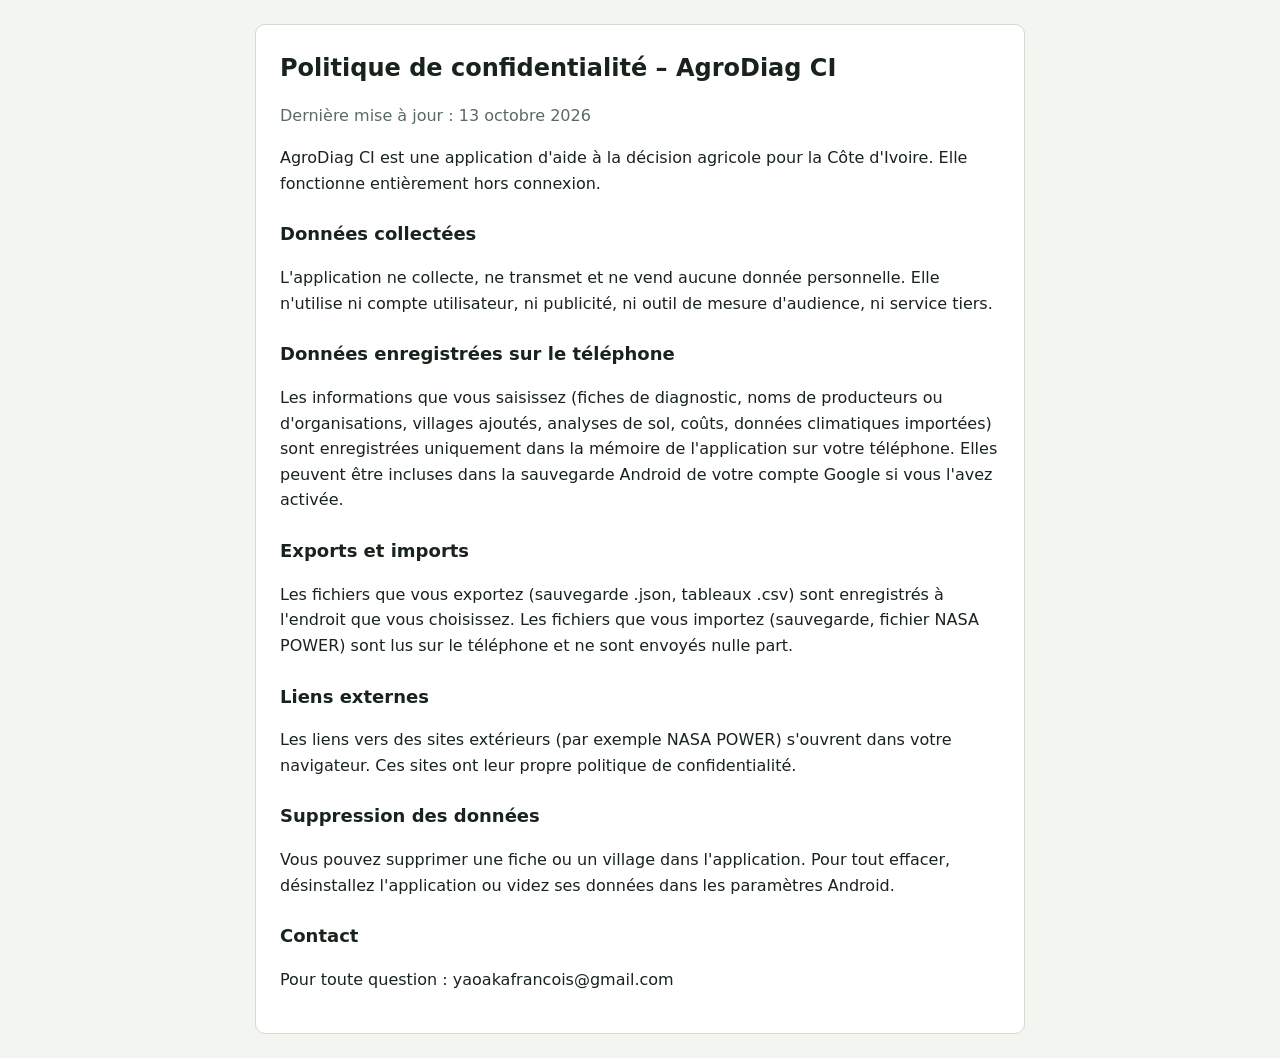
==== docs/index.html @ 8bf2b83a "AgroDiag CI : application Android hors connexion Projet WebView (API 36), compilation GitHub Actions" ====
<!doctype html>
<html lang="fr">
<head>
<meta charset="utf-8">
<meta name="viewport" content="width=device-width,initial-scale=1">
<title>AgroDiag CI – Politique de confidentialité</title>
<style>
  body{font:16px/1.6 system-ui,-apple-system,"Segoe UI",sans-serif;color:#18231C;background:#F3F5F1;margin:0;padding:24px 16px}
  main{max-width:720px;margin:0 auto;background:#fff;border:1px solid #D3DACF;border-radius:10px;padding:24px}
  h1{font-size:24px;margin:0 0 4px} h2{font-size:18px;margin-top:24px} .muted{color:#5B6A60}
</style>
</head>
<body>
<main>
  <h1>Politique de confidentialité – AgroDiag CI</h1>
  <p class="muted">Dernière mise à jour : 13 octobre 2026</p>

  <p>AgroDiag CI est une application d'aide à la décision agricole pour la Côte d'Ivoire. Elle fonctionne entièrement hors connexion.</p>

  <h2>Données collectées</h2>
  <p>L'application ne collecte, ne transmet et ne vend aucune donnée personnelle. Elle n'utilise ni compte utilisateur, ni publicité, ni outil de mesure d'audience, ni service tiers.</p>

  <h2>Données enregistrées sur le téléphone</h2>
  <p>Les informations que vous saisissez (fiches de diagnostic, noms de producteurs ou d'organisations, villages ajoutés, analyses de sol, coûts, données climatiques importées) sont enregistrées uniquement dans la mémoire de l'application sur votre téléphone. Elles peuvent être incluses dans la sauvegarde Android de votre compte Google si vous l'avez activée.</p>

  <h2>Exports et imports</h2>
  <p>Les fichiers que vous exportez (sauvegarde .json, tableaux .csv) sont enregistrés à l'endroit que vous choisissez. Les fichiers que vous importez (sauvegarde, fichier NASA POWER) sont lus sur le téléphone et ne sont envoyés nulle part.</p>

  <h2>Liens externes</h2>
  <p>Les liens vers des sites extérieurs (par exemple NASA POWER) s'ouvrent dans votre navigateur. Ces sites ont leur propre politique de confidentialité.</p>

  <h2>Suppression des données</h2>
  <p>Vous pouvez supprimer une fiche ou un village dans l'application. Pour tout effacer, désinstallez l'application ou videz ses données dans les paramètres Android.</p>

  <h2>Contact</h2>
  <p>Pour toute question : yaoakafrancois@gmail.com</p>
</main>
</body>
</html>
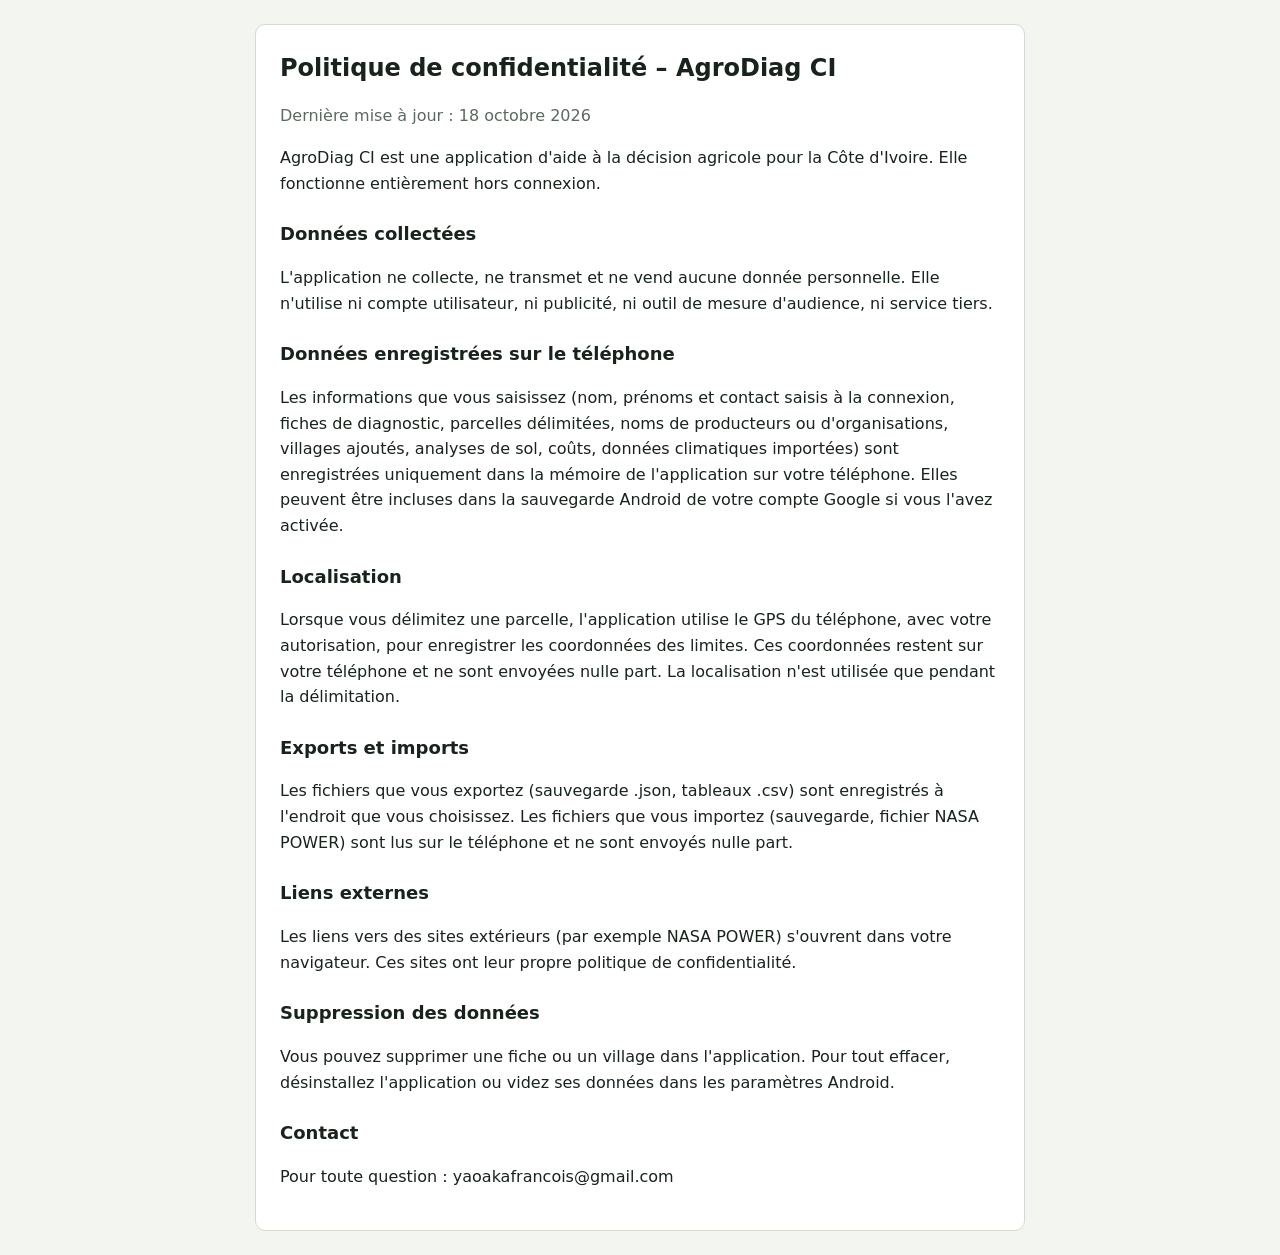
==== commit 702f7831: "Parcelles : délimitation GPS, surface, plan et coordonnées imprimables avec la fiche technique Co-Au" ====
--- a/docs/index.html
+++ b/docs/index.html
@@ -13,7 +13,7 @@
 <body>
 <main>
   <h1>Politique de confidentialité – AgroDiag CI</h1>
-  <p class="muted">Dernière mise à jour : 13 octobre 2026</p>
+  <p class="muted">Dernière mise à jour : 18 octobre 2026</p>
 
   <p>AgroDiag CI est une application d'aide à la décision agricole pour la Côte d'Ivoire. Elle fonctionne entièrement hors connexion.</p>
 
@@ -21,7 +21,10 @@
   <p>L'application ne collecte, ne transmet et ne vend aucune donnée personnelle. Elle n'utilise ni compte utilisateur, ni publicité, ni outil de mesure d'audience, ni service tiers.</p>
 
   <h2>Données enregistrées sur le téléphone</h2>
-  <p>Les informations que vous saisissez (fiches de diagnostic, noms de producteurs ou d'organisations, villages ajoutés, analyses de sol, coûts, données climatiques importées) sont enregistrées uniquement dans la mémoire de l'application sur votre téléphone. Elles peuvent être incluses dans la sauvegarde Android de votre compte Google si vous l'avez activée.</p>
+  <p>Les informations que vous saisissez (nom, prénoms et contact saisis à la connexion, fiches de diagnostic, parcelles délimitées, noms de producteurs ou d'organisations, villages ajoutés, analyses de sol, coûts, données climatiques importées) sont enregistrées uniquement dans la mémoire de l'application sur votre téléphone. Elles peuvent être incluses dans la sauvegarde Android de votre compte Google si vous l'avez activée.</p>
+
+  <h2>Localisation</h2>
+  <p>Lorsque vous délimitez une parcelle, l'application utilise le GPS du téléphone, avec votre autorisation, pour enregistrer les coordonnées des limites. Ces coordonnées restent sur votre téléphone et ne sont envoyées nulle part. La localisation n'est utilisée que pendant la délimitation.</p>
 
   <h2>Exports et imports</h2>
   <p>Les fichiers que vous exportez (sauvegarde .json, tableaux .csv) sont enregistrés à l'endroit que vous choisissez. Les fichiers que vous importez (sauvegarde, fichier NASA POWER) sont lus sur le téléphone et ne sont envoyés nulle part.</p>
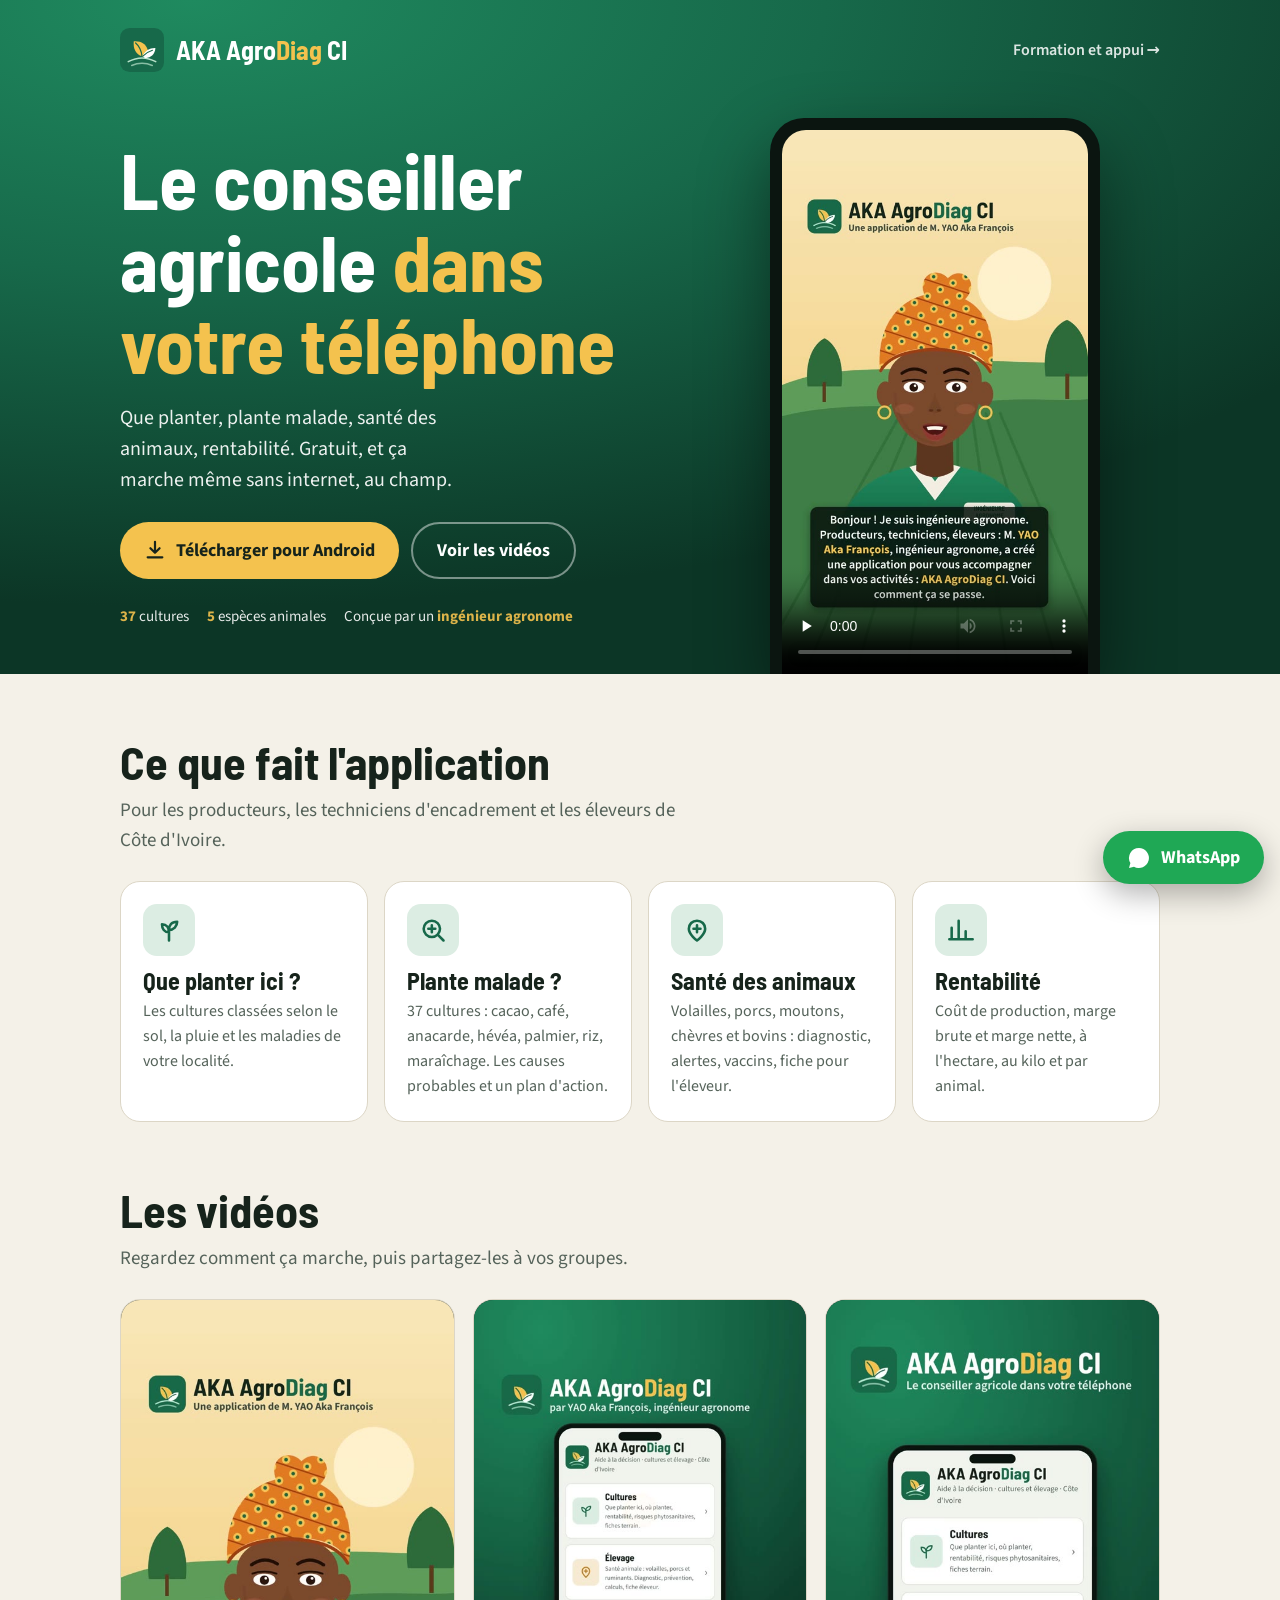
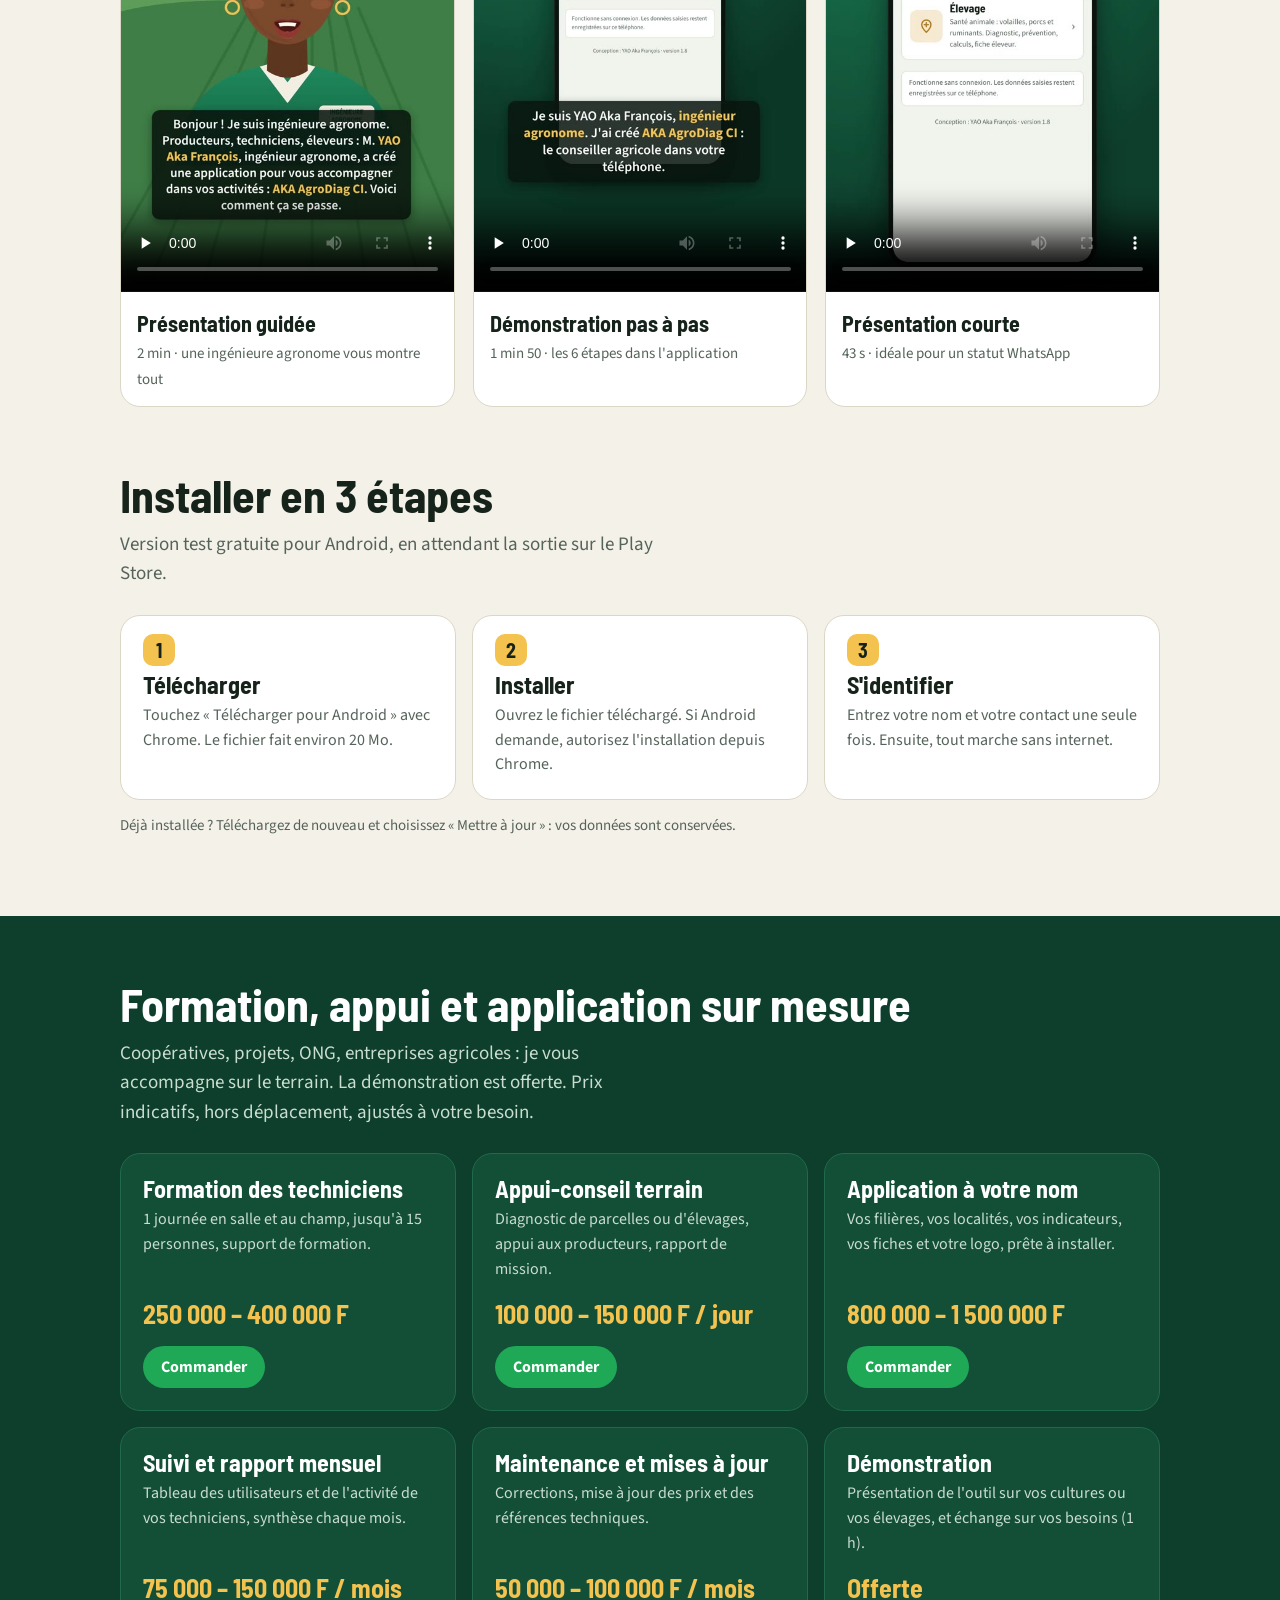
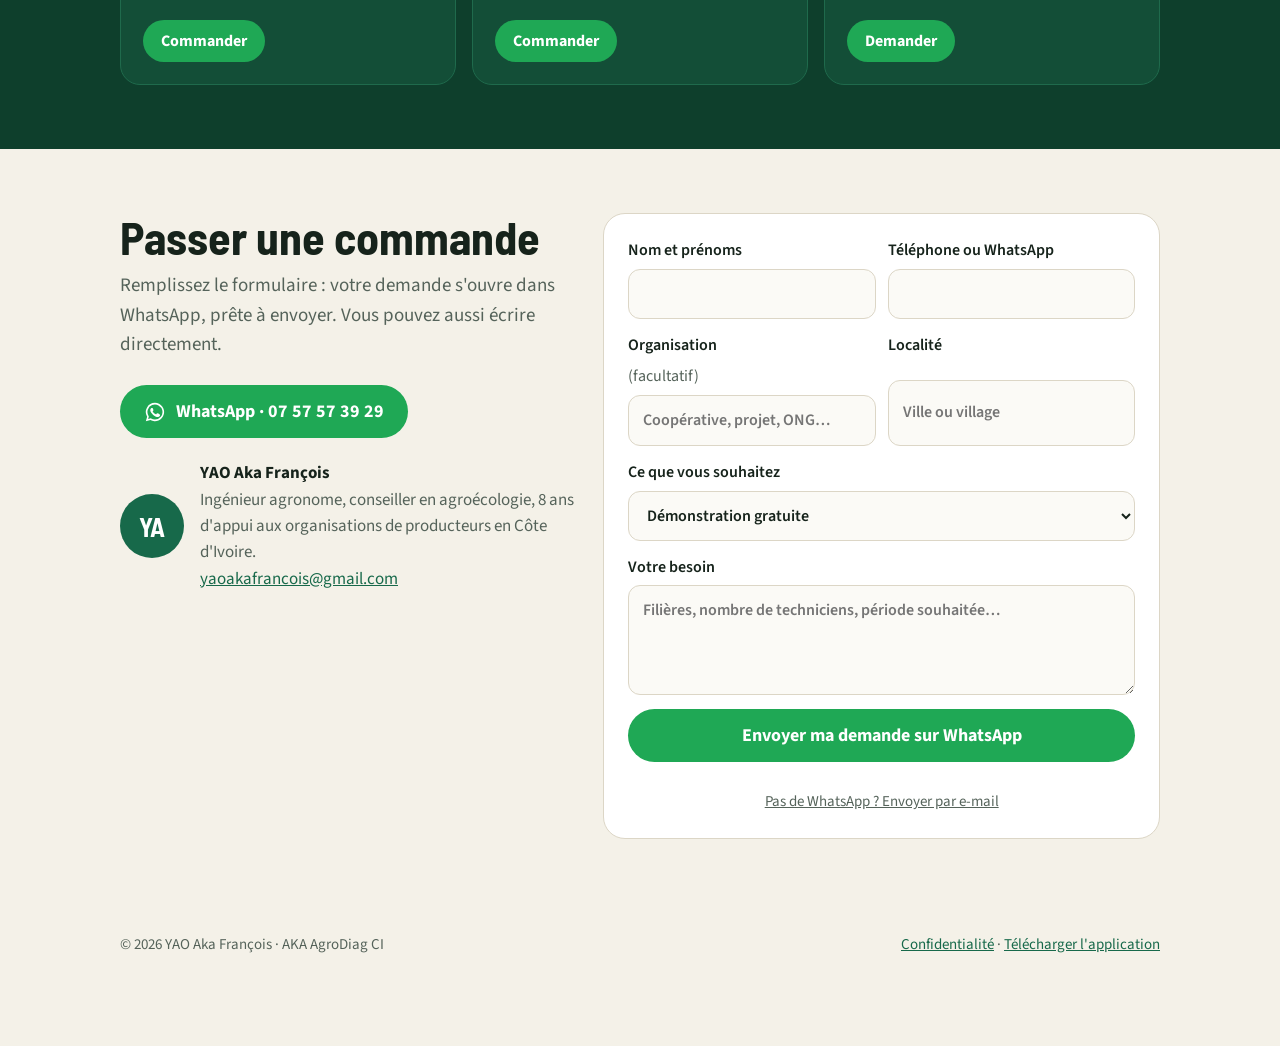
==== commit 46fbf471: "Site de présentation : vidéos, téléchargement, services et commande par WhatsApp" ====
--- a/docs/index.html
+++ b/docs/index.html
@@ -3,40 +3,225 @@
 <head>
 <meta charset="utf-8">
 <meta name="viewport" content="width=device-width,initial-scale=1">
-<title>AgroDiag CI – Politique de confidentialité</title>
+<title>AKA AgroDiag CI · Le conseiller agricole dans votre téléphone</title>
+<meta name="description" content="Application gratuite pour les producteurs, techniciens et éleveurs de Côte d'Ivoire : que planter, plante malade, santé des animaux, rentabilité. Fonctionne sans internet. Par YAO Aka François, ingénieur agronome.">
+<meta property="og:type" content="website">
+<meta property="og:title" content="AKA AgroDiag CI · application agricole gratuite">
+<meta property="og:description" content="Que planter, plante malade, santé des animaux, rentabilité. Sans internet. Par YAO Aka François, ingénieur agronome.">
+<meta property="og:image" content="https://yaoakafrancois-code.github.io/AgroDiagCI/og.jpg">
+<meta property="og:url" content="https://yaoakafrancois-code.github.io/AgroDiagCI/">
+<meta name="twitter:card" content="summary_large_image">
+<meta name="theme-color" content="#17694A">
+<link rel="icon" href="icon.svg">
 <style>
-  body{font:16px/1.6 system-ui,-apple-system,"Segoe UI",sans-serif;color:#18231C;background:#F3F5F1;margin:0;padding:24px 16px}
-  main{max-width:720px;margin:0 auto;background:#fff;border:1px solid #D3DACF;border-radius:10px;padding:24px}
-  h1{font-size:24px;margin:0 0 4px} h2{font-size:18px;margin-top:24px} .muted{color:#5B6A60}
+@font-face{font-family:Barlow;src:url(fonts/barlow-semi-condensed-latin-700-normal.woff2) format("woff2");font-weight:700;font-display:swap}
+@font-face{font-family:Source;src:url(fonts/source-sans-3-latin-400-normal.woff2) format("woff2");font-weight:400;font-display:swap}
+@font-face{font-family:Source;src:url(fonts/source-sans-3-latin-600-normal.woff2) format("woff2");font-weight:600;font-display:swap}
+@font-face{font-family:Source;src:url(fonts/source-sans-3-latin-700-normal.woff2) format("woff2");font-weight:700;font-display:swap}
+:root{--bg:#F4F1E8;--surface:#fff;--ink:#16231B;--muted:#55635A;--line:#DCD6C6;--green:#17694A;--green-d:#0E3F2C;--ochre:#F4C24E;--ochre-d:#B97A12;--wa:#1FA855}
+*{box-sizing:border-box}
+html{scroll-behavior:smooth}
+body{margin:0;background:var(--bg);color:var(--ink);font:17px/1.55 Source,"Segoe UI",system-ui,sans-serif}
+a{color:var(--green)}
+.wrap{max-width:1080px;margin:0 auto;padding:0 20px}
+h1,h2,h3{font-family:Barlow,"Arial Narrow",sans-serif;font-weight:700;line-height:1.05;margin:0}
+h2{font-size:clamp(32px,5vw,46px);margin-bottom:10px}
+.lead{color:var(--muted);font-size:19px;max-width:62ch;margin:0 0 26px}
+section{padding:64px 0}
+.btn{display:inline-flex;align-items:center;gap:10px;font:700 18px Source,sans-serif;text-decoration:none;border-radius:999px;padding:14px 24px;border:0;cursor:pointer}
+.btn-dl{background:var(--ochre);color:#16231B}
+.btn-wa{background:var(--wa);color:#fff}
+.btn-ghost{background:transparent;color:#fff;border:2px solid rgba(255,255,255,.45)}
+.btn svg{flex:none}
+/* hero */
+.hero{background:radial-gradient(110% 90% at 15% 0%,#1F8A5F 0%,#17694A 45%,#0C3626 100%);color:#fff;padding:28px 0 0;overflow:hidden}
+.nav{display:flex;align-items:center;justify-content:space-between;gap:12px}
+.brand{display:flex;align-items:center;gap:12px;color:#fff;text-decoration:none;font-family:Barlow;font-weight:700;font-size:26px}
+.brand img{width:44px;height:44px}
+.brand span{color:var(--ochre)}
+.nav a.small{color:#fff;opacity:.85;text-decoration:none;font-weight:600;font-size:16px}
+.hero-grid{display:grid;grid-template-columns:minmax(0,1.1fr) minmax(0,.9fr);gap:40px;align-items:end;padding-top:46px}
+.hero h1{font-size:clamp(44px,7vw,78px)}
+.hero h1 em{font-style:normal;color:var(--ochre)}
+.hero p{font-size:20px;opacity:.92;max-width:34ch;margin:18px 0 26px}
+.ctas{display:flex;flex-wrap:wrap;gap:12px}
+.trust{display:flex;flex-wrap:wrap;gap:8px 18px;margin:26px 0 46px;font-size:15px;opacity:.9}
+.trust b{color:var(--ochre)}
+.hero-video{justify-self:center;width:min(330px,100%);border-radius:34px 34px 0 0;overflow:hidden;background:#0B1510;padding:12px 12px 0;box-shadow:0 30px 70px rgba(0,0,0,.45)}
+.hero-video video{display:block;width:100%;border-radius:24px 24px 0 0;aspect-ratio:9/16;background:#0B1510}
+/* features */
+.feat{display:grid;grid-template-columns:repeat(4,minmax(0,1fr));gap:16px}
+.card{background:var(--surface);border:1px solid var(--line);border-radius:20px;padding:22px}
+.card .ic{width:52px;height:52px;border-radius:14px;background:#DCEDE3;display:grid;place-items:center;margin-bottom:12px}
+.card h3{font-size:24px;margin-bottom:6px}
+.card p{margin:0;color:var(--muted);font-size:16px}
+/* videos */
+.vids{display:grid;grid-template-columns:repeat(3,minmax(0,1fr));gap:18px}
+.vid{background:var(--surface);border:1px solid var(--line);border-radius:20px;overflow:hidden}
+.vid video{display:block;width:100%;aspect-ratio:9/16;background:#0B1510}
+.vid div{padding:14px 16px}
+.vid b{font-family:Barlow;font-size:22px;display:block}
+.vid span{color:var(--muted);font-size:15px}
+/* install */
+.steps{display:grid;grid-template-columns:repeat(3,minmax(0,1fr));gap:16px;counter-reset:s}
+.steps .card{position:relative;padding-top:56px}
+.steps .card::before{counter-increment:s;content:counter(s);position:absolute;top:18px;left:22px;width:32px;height:32px;border-radius:10px;background:var(--ochre);font:700 20px Barlow;display:grid;place-items:center}
+.note{font-size:15px;color:var(--muted);margin-top:14px}
+/* services */
+.dark{background:var(--green-d);color:#fff}
+.dark .lead{color:#C9DDD1}
+.svc{display:grid;grid-template-columns:repeat(3,minmax(0,1fr));gap:16px}
+.svc .card{background:#134E37;border-color:#1F6A4C;color:#fff;display:flex;flex-direction:column}
+.svc .card p{color:#C9DDD1;flex:1}
+.price{font-family:Barlow;font-size:26px;color:var(--ochre);margin:12px 0}
+.svc .btn{align-self:flex-start;padding:10px 18px;font-size:16px}
+/* order */
+.order{display:grid;grid-template-columns:minmax(0,.9fr) minmax(0,1.1fr);gap:28px;align-items:start}
+form{background:var(--surface);border:1px solid var(--line);border-radius:22px;padding:24px;display:grid;gap:14px}
+label{display:grid;gap:6px;font-weight:600;font-size:16px}
+input,select,textarea{font:inherit;font-size:16px;padding:12px 14px;border-radius:12px;border:1px solid var(--line);background:#FBFAF6;color:var(--ink);width:100%}
+textarea{min-height:110px;resize:vertical}
+.two{display:grid;grid-template-columns:1fr 1fr;gap:12px}
+.hp{position:absolute;left:-9999px}
+.who{display:flex;gap:16px;align-items:center;margin-top:22px}
+.who .av{width:64px;height:64px;border-radius:50%;background:var(--green);color:#fff;display:grid;place-items:center;font:700 26px Barlow;flex:none}
+footer{padding:30px 0 90px;color:var(--muted);font-size:15px}
+footer .wrap{display:flex;flex-wrap:wrap;gap:10px 24px;justify-content:space-between}
+.float{position:fixed;right:16px;bottom:16px;z-index:10;box-shadow:0 10px 30px rgba(0,0,0,.3)}
+@media (max-width:860px){
+  .hero-grid,.order{grid-template-columns:1fr}
+  .feat{grid-template-columns:1fr 1fr}
+  .vids,.steps,.svc{grid-template-columns:1fr}
+  .vids{max-width:380px;margin:0 auto}
+  .hero-video{width:min(300px,100%)}
+}
+@media (max-width:480px){ .feat{grid-template-columns:1fr} .two{grid-template-columns:1fr} .nav a.small{display:none} }
 </style>
 </head>
 <body>
+
+<header class="hero">
+  <div class="wrap">
+    <nav class="nav">
+      <a class="brand" href="#"><img src="icon.svg" alt=""><b style="font-weight:700">AKA Agro<span>Diag</span> CI</b></a>
+      <a class="small" href="#commander">Formation et appui →</a>
+    </nav>
+    <div class="hero-grid">
+      <div>
+        <h1>Le conseiller agricole <em>dans votre téléphone</em></h1>
+        <p>Que planter, plante malade, santé des animaux, rentabilité. Gratuit, et ça marche même sans internet, au champ.</p>
+        <div class="ctas">
+          <a class="btn btn-dl" href="https://github.com/yaoakafrancois-code/AgroDiagCI/releases/download/test/AgroDiag-CI-test.apk" data-track="download">
+            <svg width="22" height="22" viewBox="0 0 24 24" fill="none" stroke="currentColor" stroke-width="2.4" stroke-linecap="round" stroke-linejoin="round"><path d="M12 3v12M7 10l5 5 5-5M4 20h16"/></svg>Télécharger pour Android</a>
+          <a class="btn btn-ghost" href="#videos">Voir les vidéos</a>
+        </div>
+        <div class="trust"><span><b>37</b> cultures</span><span><b>5</b> espèces animales</span><span>Conçue par un <b>ingénieur agronome</b></span></div>
+      </div>
+      <div class="hero-video"><video src="media/presentation.mp4" poster="media/presentation.jpg" controls playsinline preload="none"></video></div>
+    </div>
+  </div>
+</header>
+
 <main>
-  <h1>Politique de confidentialité – AgroDiag CI</h1>
-  <p class="muted">Dernière mise à jour : 18 octobre 2026</p>
-
-  <p>AgroDiag CI est une application d'aide à la décision agricole pour la Côte d'Ivoire. Elle fonctionne entièrement hors connexion.</p>
-
-  <h2>Données collectées</h2>
-  <p>L'application ne collecte, ne transmet et ne vend aucune donnée personnelle. Elle n'utilise ni compte utilisateur, ni publicité, ni outil de mesure d'audience, ni service tiers.</p>
-
-  <h2>Données enregistrées sur le téléphone</h2>
-  <p>Les informations que vous saisissez (nom, prénoms et contact saisis à la connexion, fiches de diagnostic, parcelles délimitées, noms de producteurs ou d'organisations, villages ajoutés, analyses de sol, coûts, données climatiques importées) sont enregistrées uniquement dans la mémoire de l'application sur votre téléphone. Elles peuvent être incluses dans la sauvegarde Android de votre compte Google si vous l'avez activée.</p>
-
-  <h2>Localisation</h2>
-  <p>Lorsque vous délimitez une parcelle, l'application utilise le GPS du téléphone, avec votre autorisation, pour enregistrer les coordonnées des limites. Ces coordonnées restent sur votre téléphone et ne sont envoyées nulle part. La localisation n'est utilisée que pendant la délimitation.</p>
-
-  <h2>Exports et imports</h2>
-  <p>Les fichiers que vous exportez (sauvegarde .json, tableaux .csv) sont enregistrés à l'endroit que vous choisissez. Les fichiers que vous importez (sauvegarde, fichier NASA POWER) sont lus sur le téléphone et ne sont envoyés nulle part.</p>
-
-  <h2>Liens externes</h2>
-  <p>Les liens vers des sites extérieurs (par exemple NASA POWER) s'ouvrent dans votre navigateur. Ces sites ont leur propre politique de confidentialité.</p>
-
-  <h2>Suppression des données</h2>
-  <p>Vous pouvez supprimer une fiche ou un village dans l'application. Pour tout effacer, désinstallez l'application ou videz ses données dans les paramètres Android.</p>
-
-  <h2>Contact</h2>
-  <p>Pour toute question : yaoakafrancois@gmail.com</p>
+<section>
+  <div class="wrap">
+    <h2>Ce que fait l'application</h2>
+    <p class="lead">Pour les producteurs, les techniciens d'encadrement et les éleveurs de Côte d'Ivoire.</p>
+    <div class="feat">
+      <div class="card"><div class="ic"><svg width="28" height="28" viewBox="0 0 24 24" fill="none" stroke="#17694A" stroke-width="2.2" stroke-linecap="round" stroke-linejoin="round"><path d="M12 21V11M12 14c-4 0-6-3-6-7 4 0 6 3 6 7zm0-2c0-4 2-7 7-7 0 4-3 7-7 7z"/></svg></div><h3>Que planter ici ?</h3><p>Les cultures classées selon le sol, la pluie et les maladies de votre localité.</p></div>
+      <div class="card"><div class="ic"><svg width="28" height="28" viewBox="0 0 24 24" fill="none" stroke="#17694A" stroke-width="2.2" stroke-linecap="round" stroke-linejoin="round"><circle cx="11" cy="11" r="7"/><path d="M21 21l-5-5M11 8v6M8 11h6"/></svg></div><h3>Plante malade ?</h3><p>37 cultures : cacao, café, anacarde, hévéa, palmier, riz, maraîchage. Les causes probables et un plan d'action.</p></div>
+      <div class="card"><div class="ic"><svg width="28" height="28" viewBox="0 0 24 24" fill="none" stroke="#17694A" stroke-width="2.2" stroke-linecap="round" stroke-linejoin="round"><path d="M12 4c-4 0-7 3-7 7 0 5 7 10 7 10s7-5 7-10c0-4-3-7-7-7z"/><path d="M9 11h6M12 8v6"/></svg></div><h3>Santé des animaux</h3><p>Volailles, porcs, moutons, chèvres et bovins : diagnostic, alertes, vaccins, fiche pour l'éleveur.</p></div>
+      <div class="card"><div class="ic"><svg width="28" height="28" viewBox="0 0 24 24" fill="none" stroke="#17694A" stroke-width="2.2" stroke-linecap="round" stroke-linejoin="round"><path d="M4 20V10M10 20V4M16 20v-7M22 20H2"/></svg></div><h3>Rentabilité</h3><p>Coût de production, marge brute et marge nette, à l'hectare, au kilo et par animal.</p></div>
+    </div>
+  </div>
+</section>
+
+<section id="videos" style="padding-top:0">
+  <div class="wrap">
+    <h2>Les vidéos</h2>
+    <p class="lead">Regardez comment ça marche, puis partagez-les à vos groupes.</p>
+    <div class="vids">
+      <div class="vid"><video src="media/presentation.mp4" poster="media/presentation.jpg" controls playsinline preload="none"></video><div><b>Présentation guidée</b><span>2 min · une ingénieure agronome vous montre tout</span></div></div>
+      <div class="vid"><video src="media/demonstration.mp4" poster="media/demonstration.jpg" controls playsinline preload="none"></video><div><b>Démonstration pas à pas</b><span>1 min 50 · les 6 étapes dans l'application</span></div></div>
+      <div class="vid"><video src="media/promo.mp4" poster="media/promo.jpg" controls playsinline preload="none"></video><div><b>Présentation courte</b><span>43 s · idéale pour un statut WhatsApp</span></div></div>
+    </div>
+  </div>
+</section>
+
+<section style="padding-top:0">
+  <div class="wrap">
+    <h2>Installer en 3 étapes</h2>
+    <p class="lead">Version test gratuite pour Android, en attendant la sortie sur le Play Store.</p>
+    <div class="steps">
+      <div class="card"><h3>Télécharger</h3><p>Touchez « Télécharger pour Android » avec Chrome. Le fichier fait environ 20 Mo.</p></div>
+      <div class="card"><h3>Installer</h3><p>Ouvrez le fichier téléchargé. Si Android demande, autorisez l'installation depuis Chrome.</p></div>
+      <div class="card"><h3>S'identifier</h3><p>Entrez votre nom et votre contact une seule fois. Ensuite, tout marche sans internet.</p></div>
+    </div>
+    <p class="note">Déjà installée ? Téléchargez de nouveau et choisissez « Mettre à jour » : vos données sont conservées.</p>
+  </div>
+</section>
+
+<section class="dark" id="services">
+  <div class="wrap">
+    <h2>Formation, appui et application sur mesure</h2>
+    <p class="lead">Coopératives, projets, ONG, entreprises agricoles : je vous accompagne sur le terrain. La démonstration est offerte. Prix indicatifs, hors déplacement, ajustés à votre besoin.</p>
+    <div class="svc">
+      <div class="card"><h3>Formation des techniciens</h3><p>1 journée en salle et au champ, jusqu'à 15 personnes, support de formation.</p><div class="price">250 000 – 400 000 F</div><a class="btn btn-wa" data-svc="Formation des techniciens" href="#commander">Commander</a></div>
+      <div class="card"><h3>Appui-conseil terrain</h3><p>Diagnostic de parcelles ou d'élevages, appui aux producteurs, rapport de mission.</p><div class="price">100 000 – 150 000 F / jour</div><a class="btn btn-wa" data-svc="Appui-conseil terrain" href="#commander">Commander</a></div>
+      <div class="card"><h3>Application à votre nom</h3><p>Vos filières, vos localités, vos indicateurs, vos fiches et votre logo, prête à installer.</p><div class="price">800 000 – 1 500 000 F</div><a class="btn btn-wa" data-svc="Application personnalisée" href="#commander">Commander</a></div>
+      <div class="card"><h3>Suivi et rapport mensuel</h3><p>Tableau des utilisateurs et de l'activité de vos techniciens, synthèse chaque mois.</p><div class="price">75 000 – 150 000 F / mois</div><a class="btn btn-wa" data-svc="Suivi et rapport mensuel" href="#commander">Commander</a></div>
+      <div class="card"><h3>Maintenance et mises à jour</h3><p>Corrections, mise à jour des prix et des références techniques.</p><div class="price">50 000 – 100 000 F / mois</div><a class="btn btn-wa" data-svc="Maintenance et mises à jour" href="#commander">Commander</a></div>
+      <div class="card"><h3>Démonstration</h3><p>Présentation de l'outil sur vos cultures ou vos élevages, et échange sur vos besoins (1 h).</p><div class="price">Offerte</div><a class="btn btn-wa" data-svc="Démonstration gratuite" href="#commander">Demander</a></div>
+    </div>
+  </div>
+</section>
+
+<section id="commander">
+  <div class="wrap order">
+    <div>
+      <h2>Passer une commande</h2>
+      <p class="lead">Remplissez le formulaire : votre demande s'ouvre dans WhatsApp, prête à envoyer. Vous pouvez aussi écrire directement.</p>
+      <a class="btn btn-wa" id="waMain" href="https://wa.me/2250757573929?text=Bonjour%20M.%20YAO%2C%20j%27ai%20vu%20AKA%20AgroDiag%20CI%20et%20je%20souhaite%20en%20savoir%20plus." target="_blank" rel="noopener">
+        <svg width="22" height="22" viewBox="0 0 24 24" fill="currentColor"><path d="M12 2a10 10 0 0 0-8.6 15.1L2 22l5-1.3A10 10 0 1 0 12 2zm0 18.2a8.2 8.2 0 0 1-4.2-1.1l-.3-.2-3 .8.8-2.9-.2-.3A8.2 8.2 0 1 1 12 20.2zm4.5-6.1c-.2-.1-1.5-.7-1.7-.8s-.4-.1-.6.1-.7.8-.8 1-.3.2-.5.1a6.7 6.7 0 0 1-3.3-2.9c-.3-.4.3-.4.7-1.4.1-.2 0-.3 0-.4l-.8-1.8c-.2-.5-.4-.4-.6-.4h-.5a1 1 0 0 0-.7.3 3 3 0 0 0-.9 2.2 5.2 5.2 0 0 0 1.1 2.7 11.8 11.8 0 0 0 4.5 4c1.7.7 2.3.8 3.2.6a2.7 2.7 0 0 0 1.8-1.2 2.2 2.2 0 0 0 .1-1.3c0-.1-.2-.2-.4-.3z"/></svg>WhatsApp · 07 57 57 39 29</a>
+      <div class="who"><div class="av">YA</div><div><b>YAO Aka François</b><br><span style="color:var(--muted)">Ingénieur agronome, conseiller en agroécologie, 8 ans d'appui aux organisations de producteurs en Côte d'Ivoire.</span><br><a href="mailto:yaoakafrancois@gmail.com">yaoakafrancois@gmail.com</a></div></div>
+    </div>
+    <form id="cmd">
+      <div class="two">
+        <label>Nom et prénoms<input name="nom" required autocomplete="name"></label>
+        <label>Téléphone ou WhatsApp<input name="telephone" required inputmode="tel" autocomplete="tel"></label>
+      </div>
+      <div class="two">
+        <label>Organisation <span style="font-weight:400;color:var(--muted)">(facultatif)</span><input name="organisation" placeholder="Coopérative, projet, ONG…"></label>
+        <label>Localité<input name="localite" placeholder="Ville ou village"></label>
+      </div>
+      <label>Ce que vous souhaitez
+        <select name="prestation" id="svcSel">
+          <option>Démonstration gratuite</option><option>Formation des techniciens</option><option>Appui-conseil terrain</option><option>Application personnalisée</option><option>Suivi et rapport mensuel</option><option>Maintenance et mises à jour</option><option>Autre demande</option>
+        </select></label>
+      <label>Votre besoin<textarea name="message" placeholder="Filières, nombre de techniciens, période souhaitée…"></textarea></label>
+            <button class="btn btn-wa" type="submit" style="justify-content:center">Envoyer ma demande sur WhatsApp</button>
+      <a class="note" style="text-align:center" id="mailCmd" href="mailto:yaoakafrancois@gmail.com">Pas de WhatsApp ? Envoyer par e-mail</a>
+    </form>
+  </div>
+</section>
 </main>
+
+<footer><div class="wrap"><span>© 2026 YAO Aka François · AKA AgroDiag CI</span><span><a href="confidentialite.html">Confidentialité</a> · <a href="https://github.com/yaoakafrancois-code/AgroDiagCI/releases/download/test/AgroDiag-CI-test.apk">Télécharger l'application</a></span></div></footer>
+
+<a class="btn btn-wa float" id="waFloat" href="https://wa.me/2250757573929?text=Bonjour%20M.%20YAO%2C%20j%27ai%20vu%20AKA%20AgroDiag%20CI%20et%20je%20souhaite%20en%20savoir%20plus." target="_blank" rel="noopener" aria-label="Écrire sur WhatsApp"><svg width="24" height="24" viewBox="0 0 24 24" fill="currentColor"><path d="M12 2a10 10 0 0 0-8.6 15.1L2 22l5-1.3A10 10 0 1 0 12 2z"/></svg>WhatsApp</a>
+
+<script>
+document.querySelectorAll('[data-svc]').forEach(function(a){ a.addEventListener('click', function(){ var s=document.getElementById('svcSel'); s.value=a.getAttribute('data-svc'); }); });
+document.getElementById('svcSel').addEventListener('change', function(){
+  var t='Bonjour M. YAO, je souhaite : '+this.value+' (AKA AgroDiag CI).';
+  document.getElementById('waMain').href='https://wa.me/2250757573929?text='+encodeURIComponent(t);
+});
+function cmdText(){ var f=document.getElementById('cmd'), v=function(n){ return (f.elements[n].value||'').trim(); };
+  return 'Bonjour M. YAO, je souhaite commander : '+v('prestation')+'.\nNom : '+v('nom')+'\nTéléphone : '+v('telephone')+(v('organisation')?'\nOrganisation : '+v('organisation'):'')+(v('localite')?'\nLocalité : '+v('localite'):'')+(v('message')?'\nBesoin : '+v('message'):''); }
+document.getElementById('cmd').addEventListener('submit', function(e){ e.preventDefault(); window.open('https://wa.me/2250757573929?text='+encodeURIComponent(cmdText()), '_blank'); });
+document.getElementById('mailCmd').addEventListener('click', function(){ this.href='mailto:yaoakafrancois@gmail.com?subject='+encodeURIComponent('Commande AKA AgroDiag CI')+'&body='+encodeURIComponent(cmdText()); });
+// une seule vidéo à la fois
+document.querySelectorAll('video').forEach(function(v){ v.addEventListener('play', function(){ document.querySelectorAll('video').forEach(function(o){ if(o!==v) o.pause(); }); }); });
+</script>
 </body>
 </html>
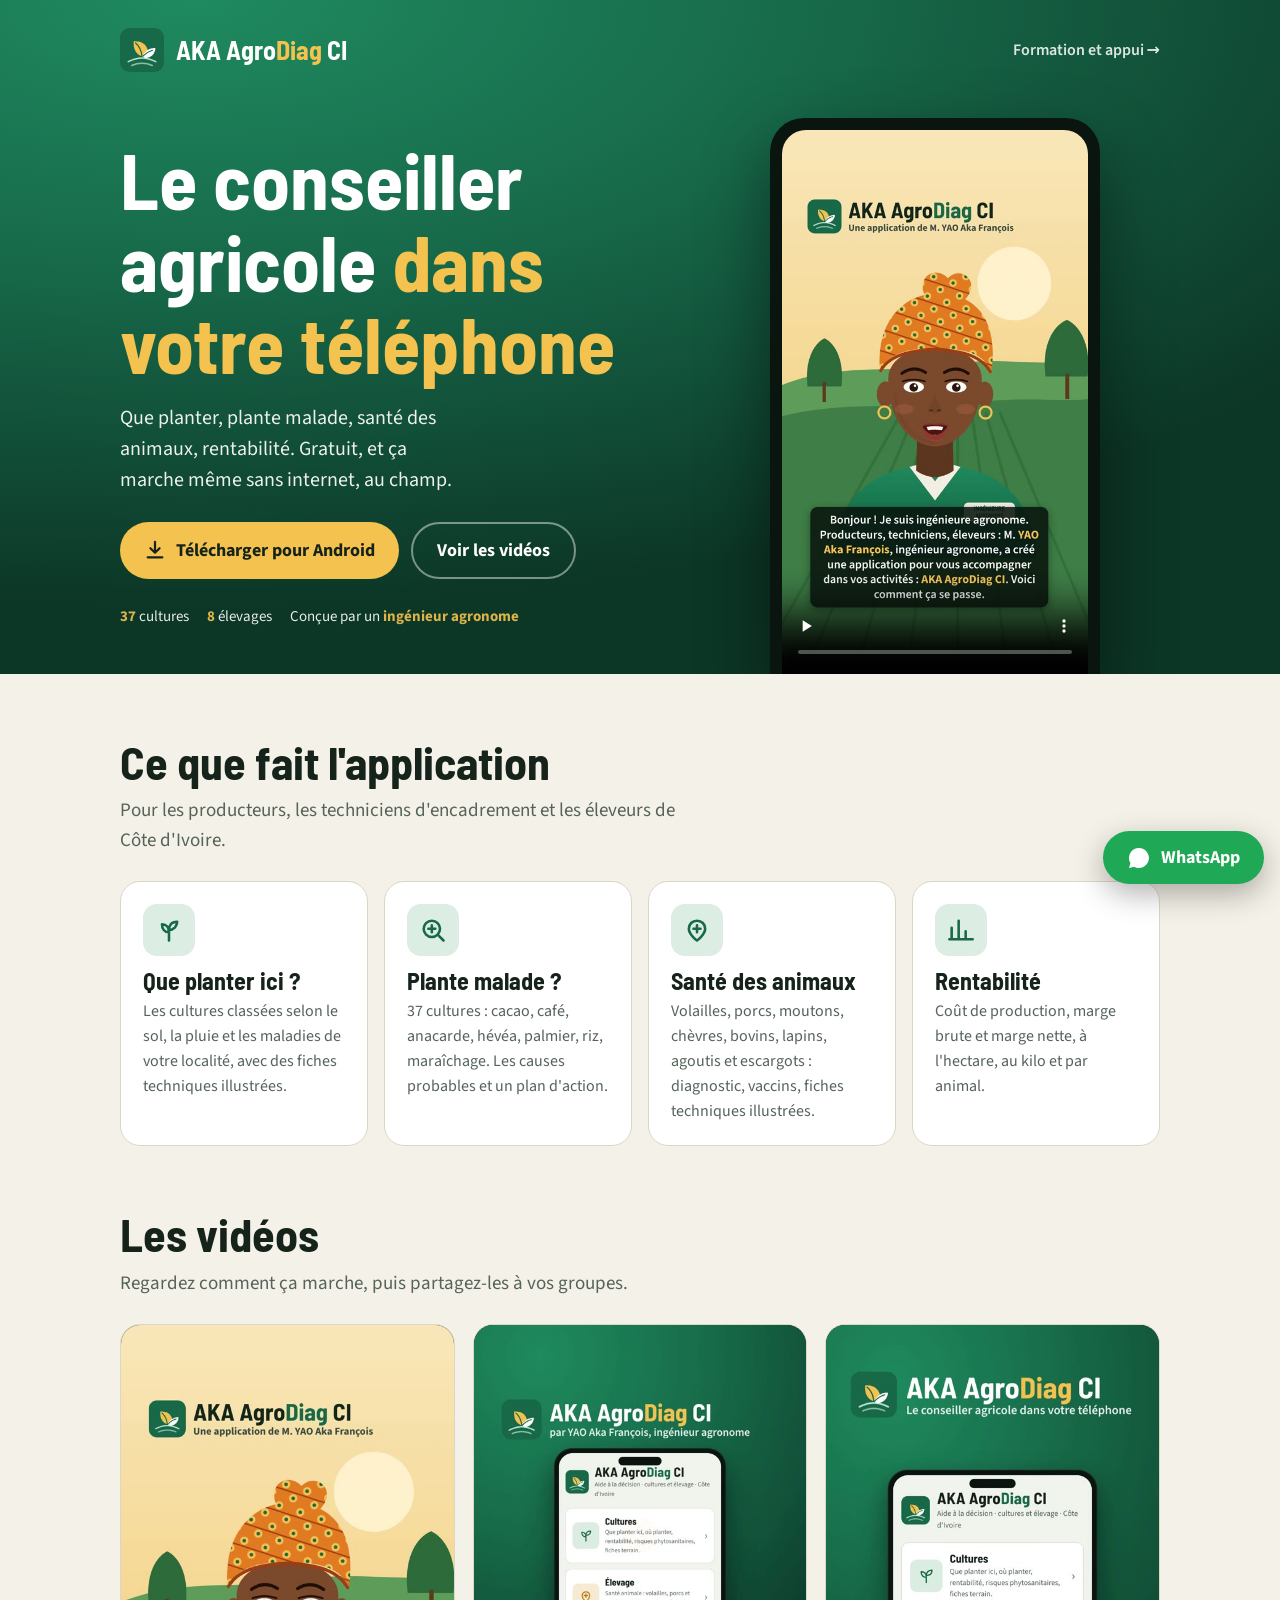
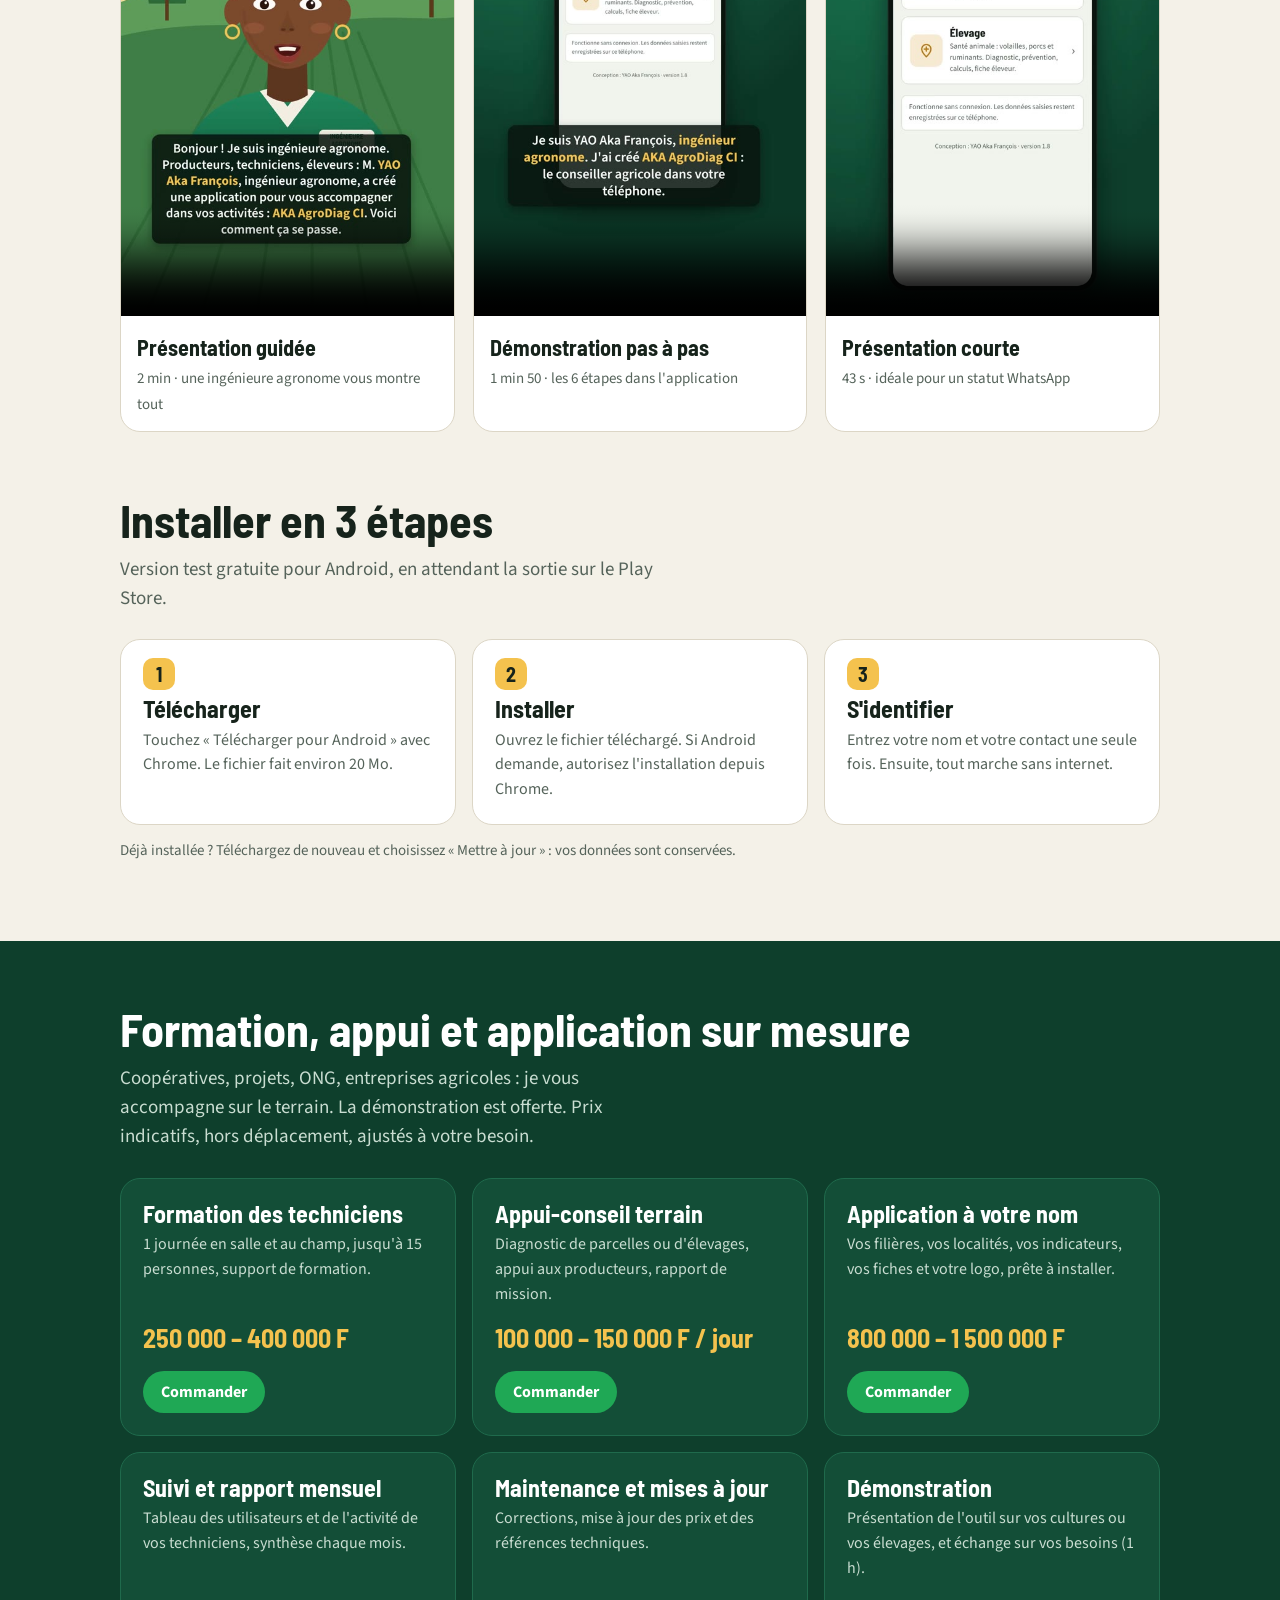
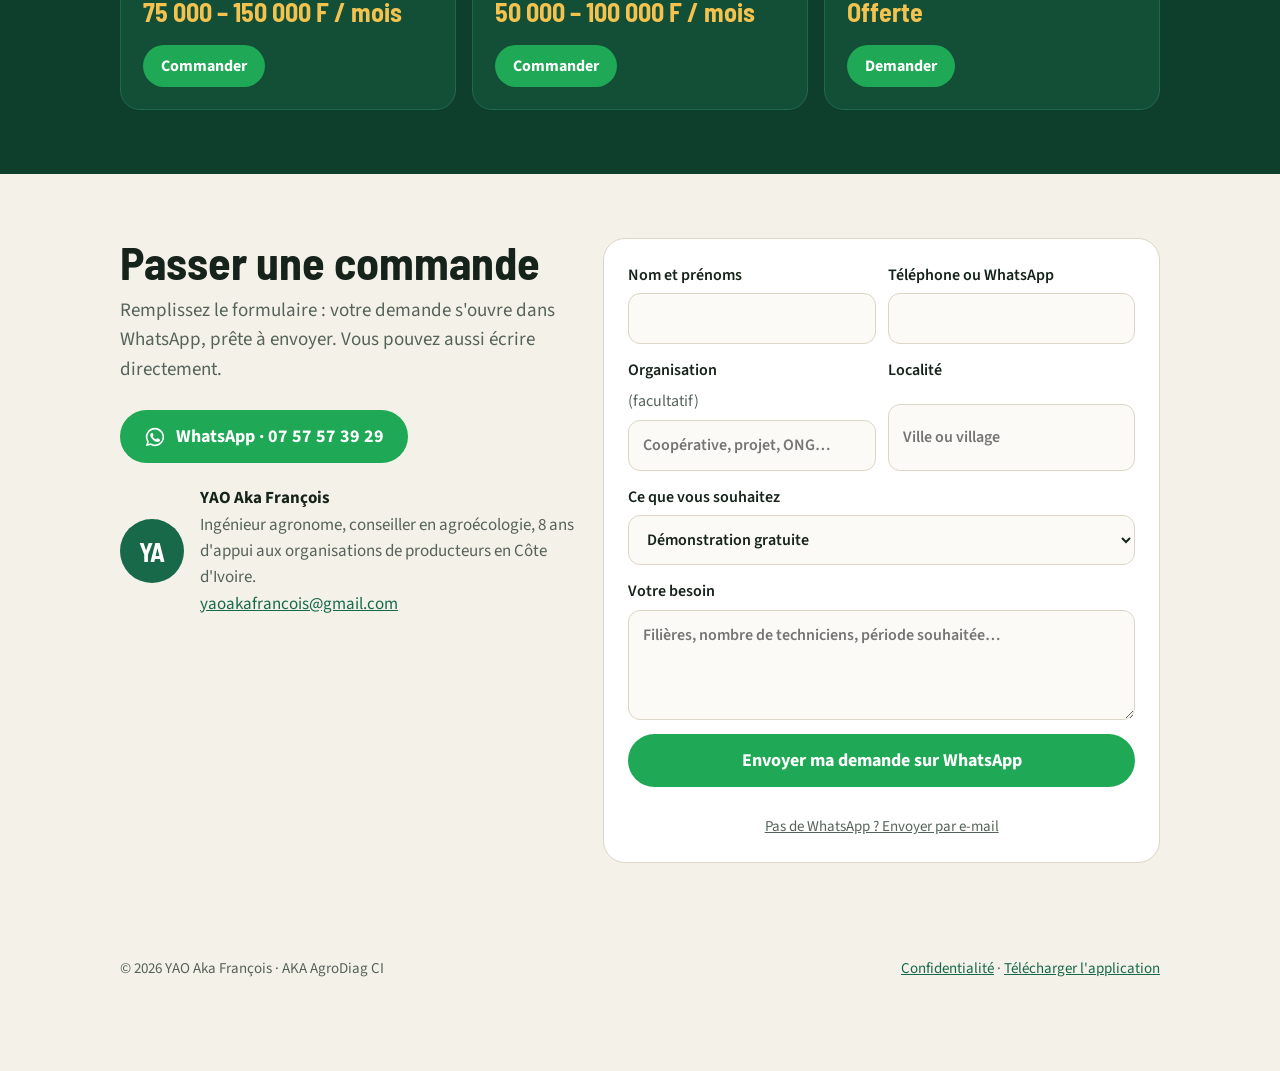
==== commit 4a2c4c1b: "1.9.0 : élevage d'escargots, de lapins et d'agoutis ; fiches techniques illustrées (élevage et cultu" ====
--- a/docs/index.html
+++ b/docs/index.html
@@ -115,7 +115,7 @@
             <svg width="22" height="22" viewBox="0 0 24 24" fill="none" stroke="currentColor" stroke-width="2.4" stroke-linecap="round" stroke-linejoin="round"><path d="M12 3v12M7 10l5 5 5-5M4 20h16"/></svg>Télécharger pour Android</a>
           <a class="btn btn-ghost" href="#videos">Voir les vidéos</a>
         </div>
-        <div class="trust"><span><b>37</b> cultures</span><span><b>5</b> espèces animales</span><span>Conçue par un <b>ingénieur agronome</b></span></div>
+        <div class="trust"><span><b>37</b> cultures</span><span><b>8</b> élevages</span><span>Conçue par un <b>ingénieur agronome</b></span></div>
       </div>
       <div class="hero-video"><video src="media/presentation.mp4" poster="media/presentation.jpg" controls playsinline preload="none"></video></div>
     </div>
@@ -128,9 +128,9 @@
     <h2>Ce que fait l'application</h2>
     <p class="lead">Pour les producteurs, les techniciens d'encadrement et les éleveurs de Côte d'Ivoire.</p>
     <div class="feat">
-      <div class="card"><div class="ic"><svg width="28" height="28" viewBox="0 0 24 24" fill="none" stroke="#17694A" stroke-width="2.2" stroke-linecap="round" stroke-linejoin="round"><path d="M12 21V11M12 14c-4 0-6-3-6-7 4 0 6 3 6 7zm0-2c0-4 2-7 7-7 0 4-3 7-7 7z"/></svg></div><h3>Que planter ici ?</h3><p>Les cultures classées selon le sol, la pluie et les maladies de votre localité.</p></div>
+      <div class="card"><div class="ic"><svg width="28" height="28" viewBox="0 0 24 24" fill="none" stroke="#17694A" stroke-width="2.2" stroke-linecap="round" stroke-linejoin="round"><path d="M12 21V11M12 14c-4 0-6-3-6-7 4 0 6 3 6 7zm0-2c0-4 2-7 7-7 0 4-3 7-7 7z"/></svg></div><h3>Que planter ici ?</h3><p>Les cultures classées selon le sol, la pluie et les maladies de votre localité, avec des fiches techniques illustrées.</p></div>
       <div class="card"><div class="ic"><svg width="28" height="28" viewBox="0 0 24 24" fill="none" stroke="#17694A" stroke-width="2.2" stroke-linecap="round" stroke-linejoin="round"><circle cx="11" cy="11" r="7"/><path d="M21 21l-5-5M11 8v6M8 11h6"/></svg></div><h3>Plante malade ?</h3><p>37 cultures : cacao, café, anacarde, hévéa, palmier, riz, maraîchage. Les causes probables et un plan d'action.</p></div>
-      <div class="card"><div class="ic"><svg width="28" height="28" viewBox="0 0 24 24" fill="none" stroke="#17694A" stroke-width="2.2" stroke-linecap="round" stroke-linejoin="round"><path d="M12 4c-4 0-7 3-7 7 0 5 7 10 7 10s7-5 7-10c0-4-3-7-7-7z"/><path d="M9 11h6M12 8v6"/></svg></div><h3>Santé des animaux</h3><p>Volailles, porcs, moutons, chèvres et bovins : diagnostic, alertes, vaccins, fiche pour l'éleveur.</p></div>
+      <div class="card"><div class="ic"><svg width="28" height="28" viewBox="0 0 24 24" fill="none" stroke="#17694A" stroke-width="2.2" stroke-linecap="round" stroke-linejoin="round"><path d="M12 4c-4 0-7 3-7 7 0 5 7 10 7 10s7-5 7-10c0-4-3-7-7-7z"/><path d="M9 11h6M12 8v6"/></svg></div><h3>Santé des animaux</h3><p>Volailles, porcs, moutons, chèvres, bovins, lapins, agoutis et escargots : diagnostic, vaccins, fiches techniques illustrées.</p></div>
       <div class="card"><div class="ic"><svg width="28" height="28" viewBox="0 0 24 24" fill="none" stroke="#17694A" stroke-width="2.2" stroke-linecap="round" stroke-linejoin="round"><path d="M4 20V10M10 20V4M16 20v-7M22 20H2"/></svg></div><h3>Rentabilité</h3><p>Coût de production, marge brute et marge nette, à l'hectare, au kilo et par animal.</p></div>
     </div>
   </div>
